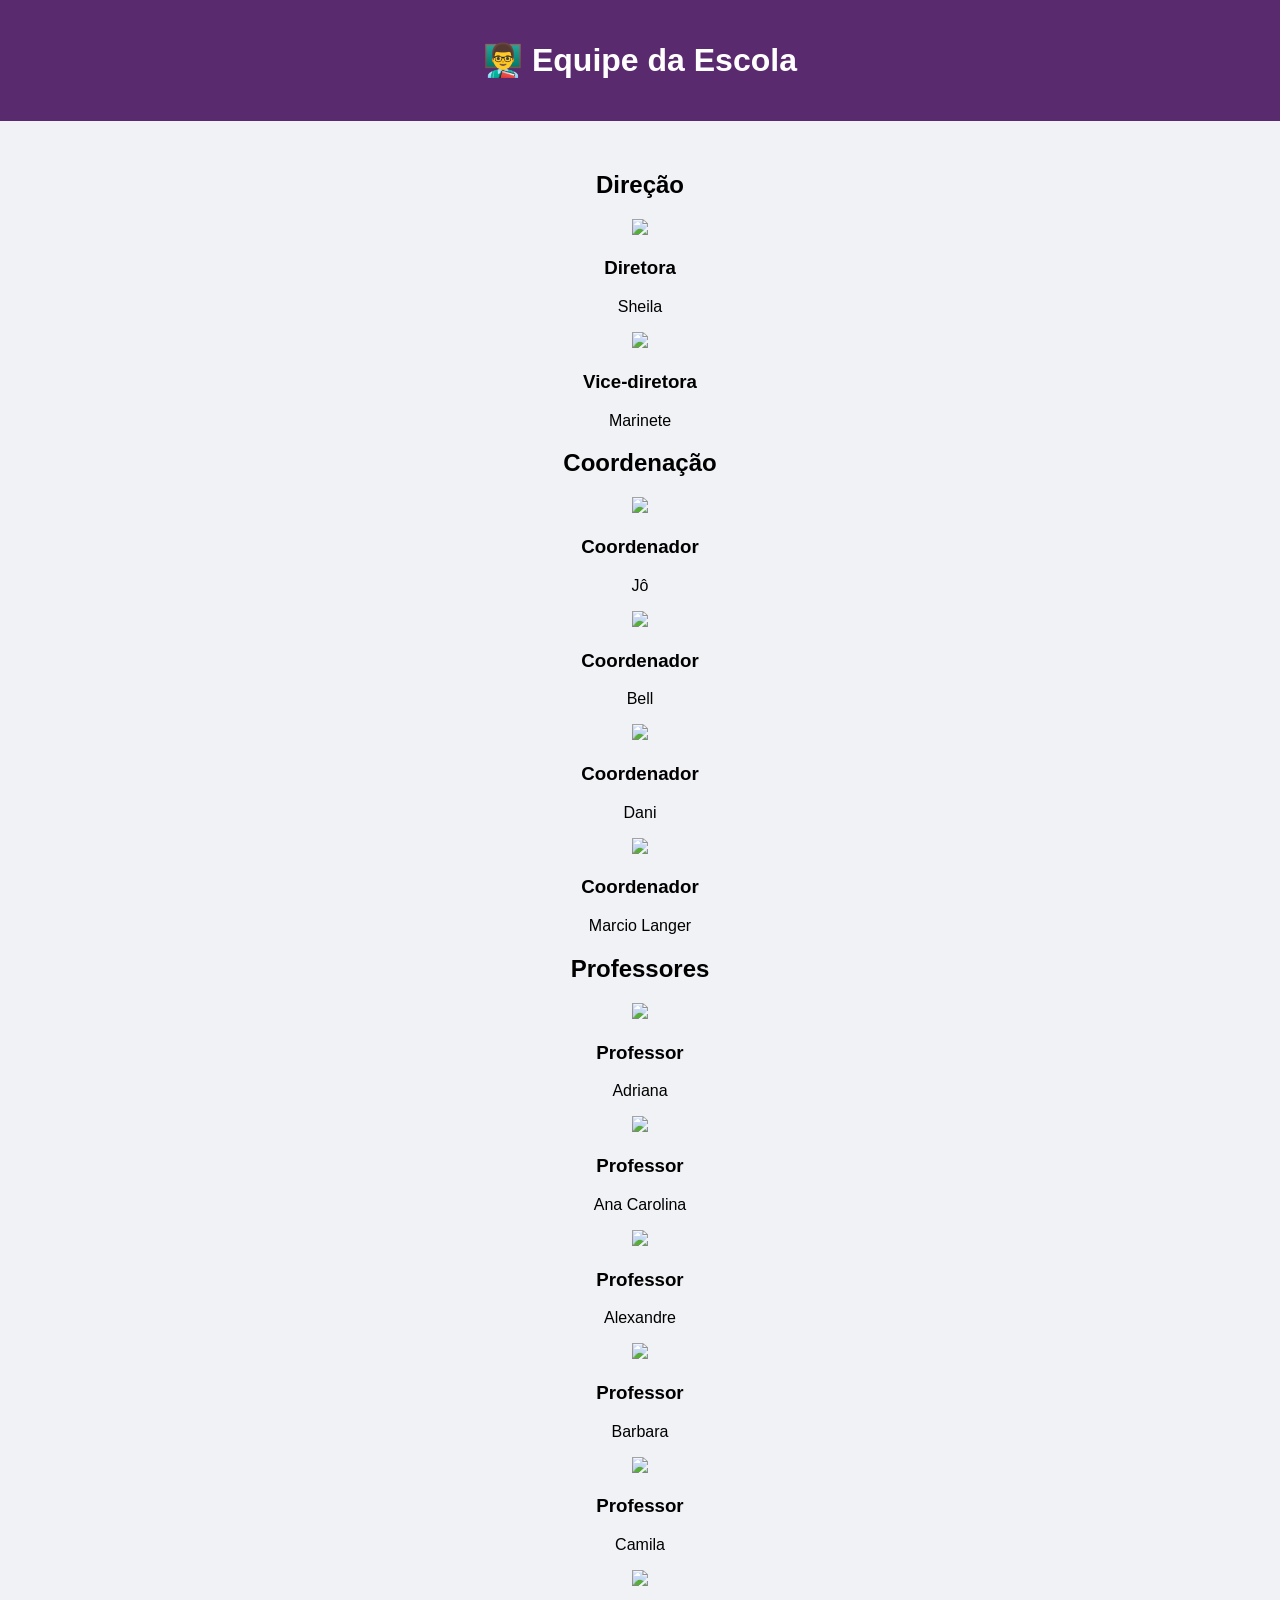
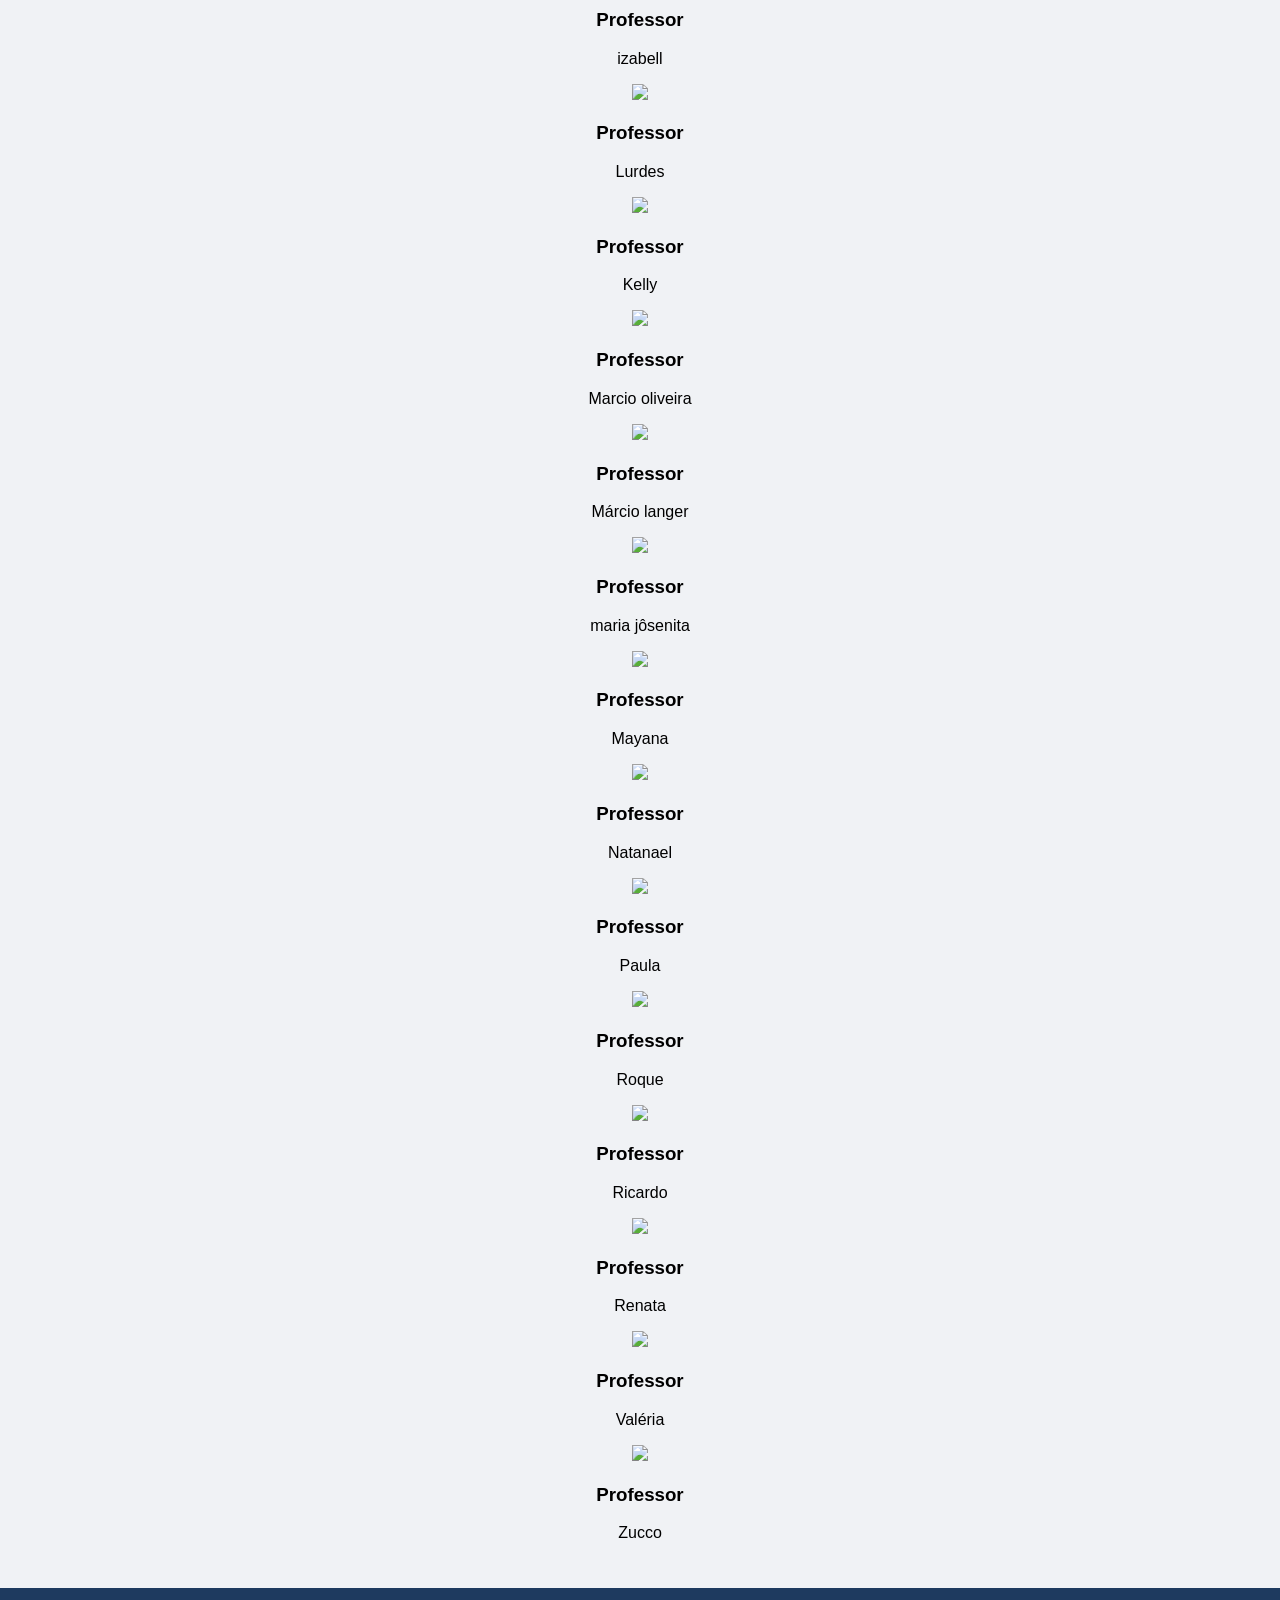
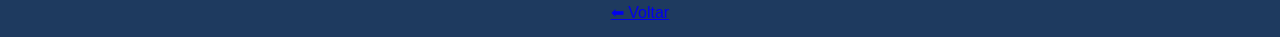
==== Equipe.html @ b44865be "first commit" ====
<!DOCTYPE html>
<html lang="pt-br">
<head>
    <meta charset="UTF-8">
    <title>Equipe da Escola</title>
    <link rel="stylesheet" href="style.css">
</head>
<body>

<header>
    <h1>👨‍🏫 Equipe da Escola</h1>
</header>

<section class="funcionarios">

    <!-- DIREÇÃO -->
    <h2>Direção</h2>
    <div class="grid">

        <div class="card">
            <img src="imagens/diretora.jpg">
            <h3>Diretora</h3>
            <p>Sheila</p>
        </div>

        <div class="card">
            <img src="imagens/vice.jpg">
            <h3>Vice-diretora</h3>
            <p>Marinete</p>
        </div>

    </div>

    <!-- COORDENAÇÃO -->
    <h2>Coordenação</h2>
   
    <div class="grid">
    <div class="card">
    <img src="imagens/coord4.jpg">
    <h3>Coordenador</h3>
    <p>Jô</p>
</div>
        <div class="card">
            <img src="imagens/coord1.jpg">
            <h3>Coordenador</h3>
            <p>Bell</p>
        </div>

        <div class="card">
            <img src="imagens/coord2.jpg">
            <h3>Coordenador</h3>
            <p>Dani</p>
        </div>

        <div class="card">
            <img src="imagens/coord3.jpg">
            <h3>Coordenador</h3>
            <p>Marcio Langer</p>
        </div>
    
    </div>

    <!-- PROFESSORES -->
    <h2>Professores</h2>
    <div class="grid">

        <!-- 16 PROFESSORES -->
                
        <div class="card"><img src="imagens/prof1.jpg"><h3>Professor</h3><p>Adriana</p></div>
        <div class="card"><img src="imagens/prof2.jpg"><h3>Professor</h3><p>Ana Carolina</p></div>
        <div class="card"><img src="imagens/prof3.jpg"><h3>Professor</h3><p>Alexandre</p></div>
        <div class="card"><img src="imagens/prof4.jpg"><h3>Professor</h3><p>Barbara</p></div>
        <div class="card"><img src="imagens/prof5.jpg"><h3>Professor</h3><p>Camila</p></div>
        <div class="card"><img src="imagens/prof6.jpg"><h3>Professor</h3><p>izabell</p></div>
        <div class="card"><img src="imagens/prof7.jpg"><h3>Professor</h3><p>Lurdes</p></div>
        <div class="card"><img src="imagens/prof8.jpg"><h3>Professor</h3><p>Kelly</p></div>
        <div class="card"><img src="imagens/prof9.jpg"><h3>Professor</h3><p>Marcio oliveira</p></div>
        <div class="card"><img src="imagens/prof10.jpg"><h3>Professor</h3><p>Márcio langer</p></div>
        <div class="card"><img src="imagens/prof11.jpg"><h3>Professor</h3><p>maria jôsenita</p></div>
        <div class="card"><img src="imagens/prof12.jpg"><h3>Professor</h3><p>Mayana</p></div>
        <div class="card"><img src="imagens/prof13.jpg"><h3>Professor</h3><p>Natanael</p></div>
         <div class="card"><img src="imagens/prof14.jpg"><h3>Professor</h3><p>Paula</p></div>
         <div class="card"><img src="imagens/prof15.jpg"><h3>Professor</h3><p>Roque</p></div>
         <div class="card"><img src="imagens/prof16.jpg"><h3>Professor</h3><p>Ricardo</p></div>
        <div class="card"><img src="imagens/prof17.jpg"><h3>Professor</h3><p>Renata</p></div>
        <div class="card"><img src="imagens/prof18.jpg"><h3>Professor</h3><p>Valéria</p></div>      
        <div class="card"><img src="imagens/prof19.jpg"><h3>Professor</h3><p>Zucco</p></div>


    </div>

</section>
    </div>

</section>

<footer>
    <a href="index.html">⬅ Voltar</a>
</footer>

</body>
</html>
---- style.css ----
body {
    font-family: Arial, sans-serif;
    margin: 0;
    background-color: #f0f2f5;
}

/* TOPO */
header {
    background: #5a2a6e;
    color: white;
    text-align: center;
    padding: 20px;
}

.logo {
    width: 100px;
}

/* SEÇÕES */
section {
    padding: 30px;
    text-align: center;
}

/* INSTAGRAM */
.insta-container {
    display: flex;
    justify-content: center;
    gap: 20px;
    flex-wrap: wrap;
}

.insta-card {
    background: white;
    padding: 15px;
    border-radius: 10px;
    width: 180px;
}

.insta-card a {
    display: block;
    margin-top: 10px;
    padding: 8px;
    background: #e1306c;
    color: white;
    text-decoration: none;
    border-radius: 5px;
}

/* FUNCIONÁRIOS */
.botao-equipe {
    display: inline-block;
    margin-top: 15px;
    padding: 12px 20px;
    background: #1e3a5f;
    color: white;
    text-decoration: none;
    border-radius: 8px;
}

/* NOTÍCIAS */
.noticias {
    display: flex;
    justify-content: center;
    gap: 20px;
    padding: 20px;
}

.noticia {
    background: #f9f9f9;
    padding: 15px;
    width: 300px; /* aumenta o tamanho */
    border-radius: 10px;
    text-align: left;
}

.img-noticia {
    width: 100%;
    border-radius: 10px;
    margin-bottom: 10px;
}

.noticia:hover {
    transform: scale(1.15);
    transition: 0.3s;
}

/* RODAPÉ */
footer {
    background: #1e3a5f;
    color: white;
    text-align: center;
    padding: 15px;
}

.galeria {
    padding: 30px;
    text-align: center;
    background: #eaf0f6;
}

.galeria-container {
    display: flex;
    flex-wrap: wrap;
    justify-content: center;
    gap: 15px;
}

.galeria-container img {
    width: 200px;
    height: 150px;
    object-fit: cover;
    border-radius: 10px;
}

.galeria-container img:hover {
    transform: scale(1.15);
    transition: 0.3s;
}

.historia {
    padding: 30px;
    background: #ffffff;
    text-align: center;
}

.historia-container {
    max-width: 800px;
    margin: auto;
    font-size: 18px;
    line-height: 1.6;
}

.interclasse {
    padding: 30px;
    background: #ffffff;
    text-align: center;
}

.destaque {
    width: 300px;
    margin: auto;
}

.destaque img {
    width: 100%;
    height: 180px;
    object-fit: cover;
    border-radius: 10px;
    margin-bottom: 10px;
}

nav {
    margin-top: 10px;
}

nav a {
    color: white;
    text-decoration: none;
    margin: 0 10px;
    font-weight: bold;
}

.botao {
    display: inline-block;
    margin-top: 10px;
    padding: 10px 15px;
    background: #5a2a6e; /* roxo uva */
    color: white;
    text-decoration: none;
    border-radius: 8px;
}
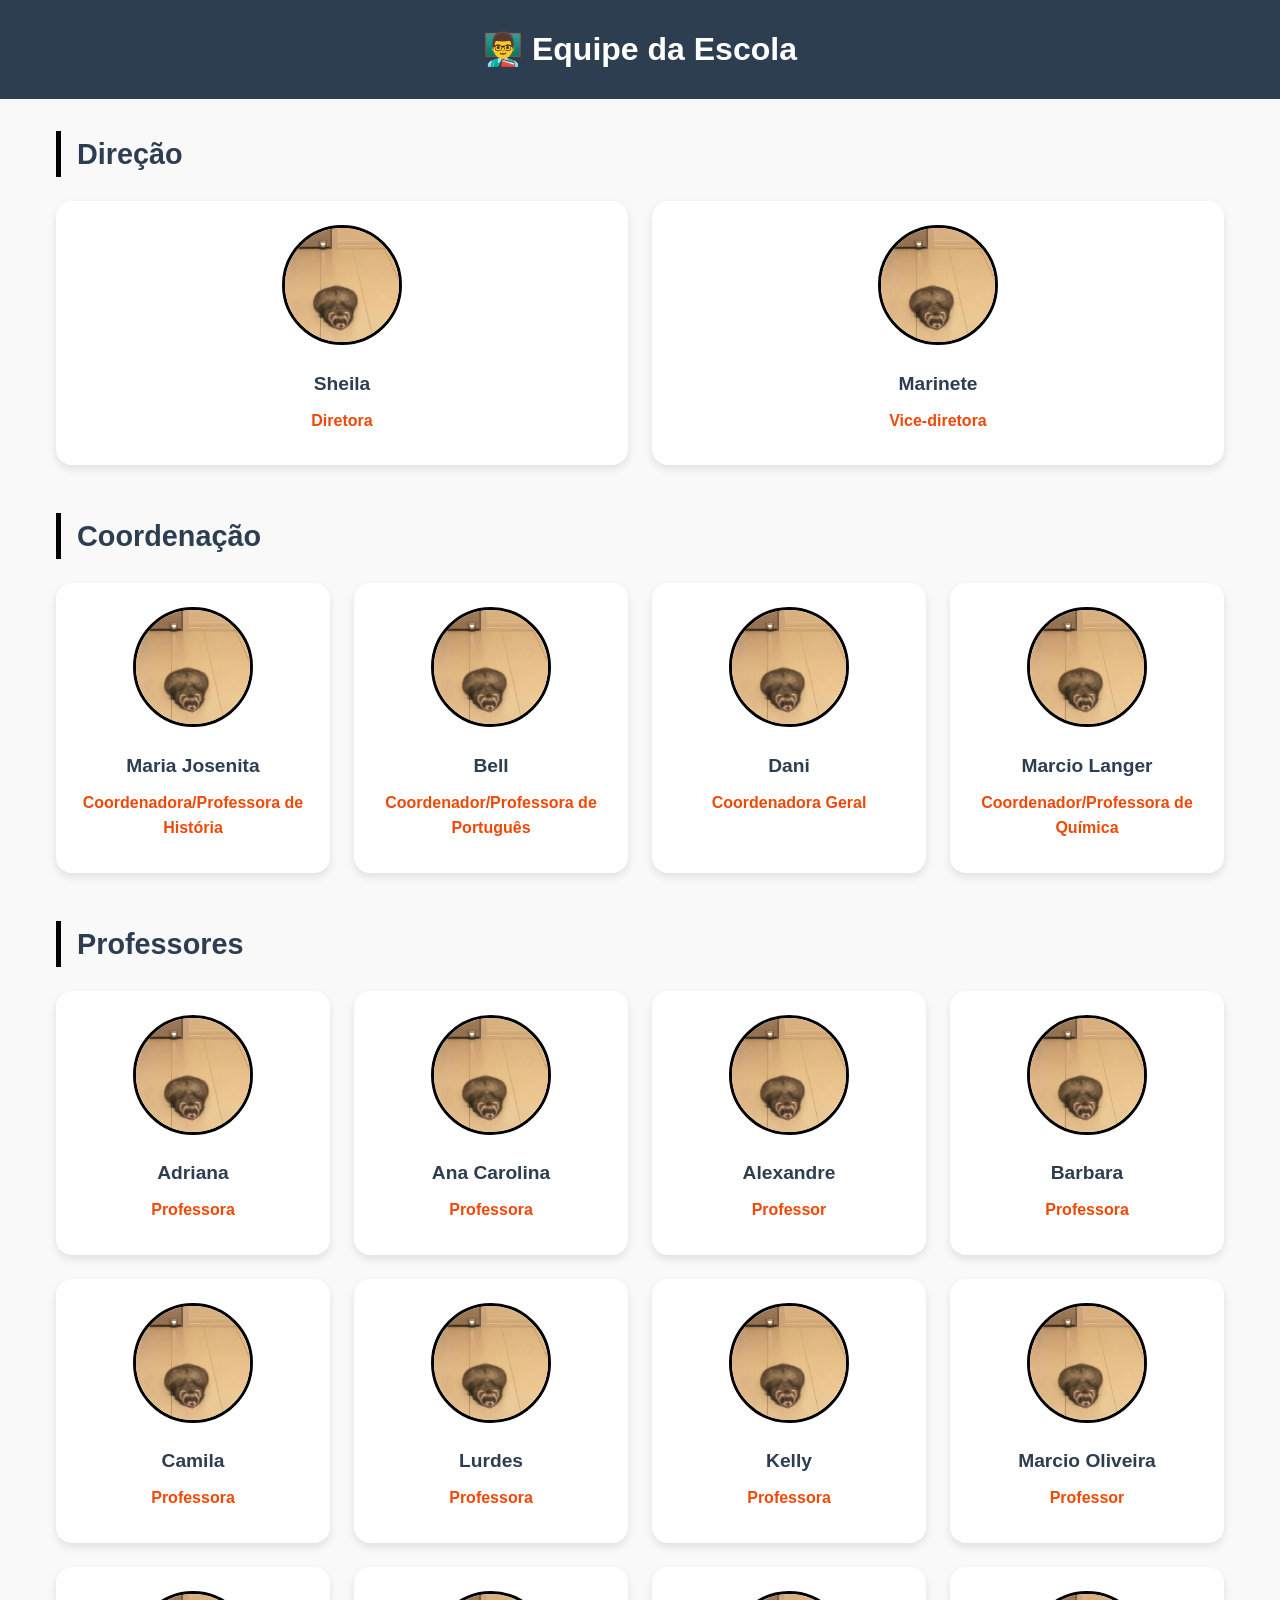
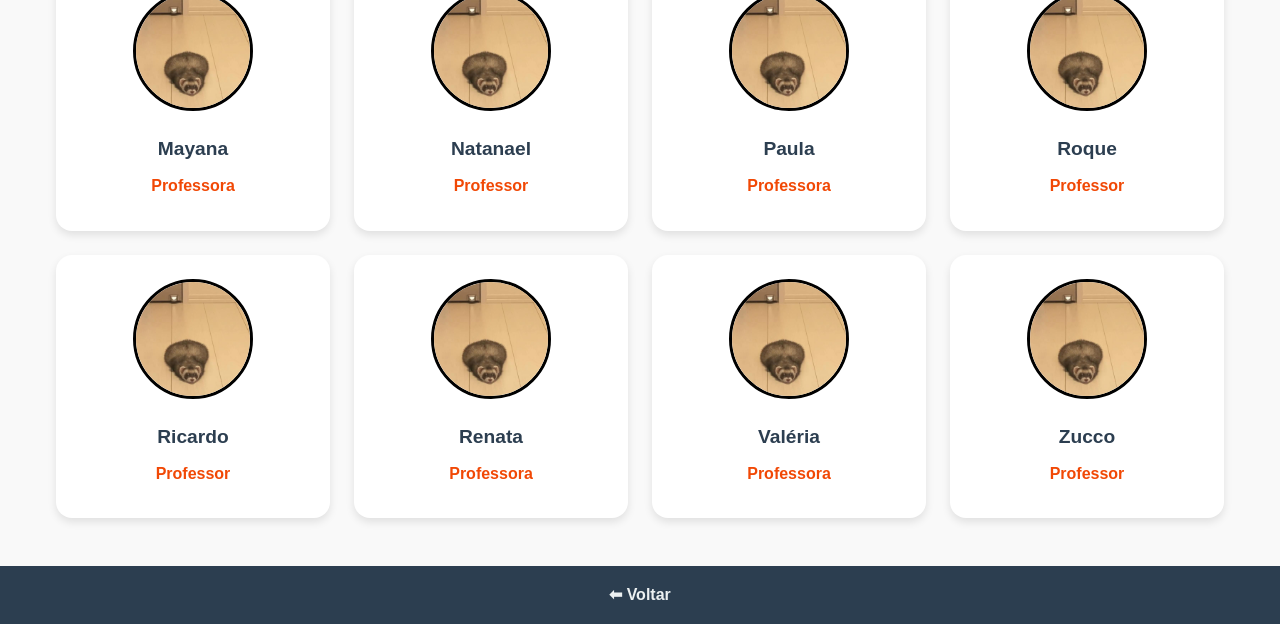
==== commit 802fa559: "tudo do equipe.html" ====
--- a/Equipe.html
+++ b/Equipe.html
@@ -2,8 +2,114 @@
 <html lang="pt-br">
 <head>
     <meta charset="UTF-8">
+    <meta name="viewport" content="width=device-width, initial-scale=1.0">
     <title>Equipe da Escola</title>
-    <link rel="stylesheet" href="style.css">
+    <style>
+        * {
+            margin: 0;
+            padding: 0;
+            box-sizing: border-box;
+        }
+
+        body {
+            font-family: Arial, sans-serif;
+            background-color: #f9f9f9;
+            color: #333;
+            line-height: 1.6;
+        }
+
+        header {
+            background-color: #2c3e50;
+            color: white;
+            text-align: center;
+            padding: 1.5rem;
+            margin-bottom: 2rem;
+        }
+
+        header h1 {
+            font-size: 2rem;
+        }
+
+        main {
+            max-width: 1200px;
+            margin: 0 auto;
+            padding: 0 1rem;
+        }
+
+        section {
+            margin-bottom: 3rem;
+        }
+
+        section h2 {
+            font-size: 1.8rem;
+            border-left: 5px solid #000000;
+            padding-left: 1rem;
+            margin-bottom: 1.5rem;
+            color: #2c3e50;
+        }
+
+        .grid {
+            display: grid;
+            grid-template-columns: repeat(auto-fit, minmax(240px, 1fr));
+            gap: 1.5rem;
+        }
+
+        .card {
+            background-color: white;
+            border-radius: 16px;
+            box-shadow: 0 4px 8px rgba(0,0,0,0.1);
+            text-align: center;
+            padding: 1.5rem;
+            transition: transform 0.2s ease;
+        }
+
+        .card:hover {
+            transform: translateY(-5px);
+        }
+
+        .card img {
+            width: 120px;
+            height: 120px;
+            object-fit: cover;
+            border-radius: 50%;
+            margin-bottom: 1rem;
+            border: 3px solid #000000;
+        }
+
+        .card h3 {
+            font-size: 1.2rem;
+            margin-bottom: 0.5rem;
+            color: #2c3e50;
+        }
+
+        .card .cargo {
+            font-weight: bold;
+            color: #f14805;
+            margin-bottom: 0.5rem;
+        }
+
+        .card p {
+            color: #666;
+        }
+
+        footer {
+            background-color: #2c3e50;
+            color: white;
+            text-align: center;
+            padding: 1rem;
+            margin-top: 2rem;
+        }
+
+        footer a {
+            color: #ecf0f1;
+            text-decoration: none;
+            font-weight: bold;
+        }
+
+        footer a:hover {
+            text-decoration: underline;
+        }
+    </style>
 </head>
 <body>
 
@@ -11,88 +117,75 @@
     <h1>👨‍🏫 Equipe da Escola</h1>
 </header>
 
-<section class="funcionarios">
-
+<main>
     <!-- DIREÇÃO -->
-    <h2>Direção</h2>
-    <div class="grid">
-
-        <div class="card">
-            <img src="imagens/diretora.jpg">
-            <h3>Diretora</h3>
-            <p>Sheila</p>
+    <section>
+        <h2>Direção</h2>
+        <div class="grid">
+            <div class="card">
+                <img src="image/furãoteste.jpg" alt="Foto da Diretora Sheila">
+                <h3>Sheila</h3>
+                <div class="cargo">Diretora</div>
+            </div>
+            <div class="card">
+                <img src="image/furãoteste.jpg" alt="Foto da Vice-diretora Marinete">
+                <h3>Marinete</h3>
+                <div class="cargo">Vice-diretora</div>
+            </div>
         </div>
-
-        <div class="card">
-            <img src="imagens/vice.jpg">
-            <h3>Vice-diretora</h3>
-            <p>Marinete</p>
-        </div>
-
-    </div>
+    </section>
 
     <!-- COORDENAÇÃO -->
-    <h2>Coordenação</h2>
-   
-    <div class="grid">
-    <div class="card">
-    <img src="imagens/coord4.jpg">
-    <h3>Coordenador</h3>
-    <p>Jô</p>
-</div>
-        <div class="card">
-            <img src="imagens/coord1.jpg">
-            <h3>Coordenador</h3>
-            <p>Bell</p>
+    <section>
+        <h2>Coordenação</h2>
+        <div class="grid">
+            <div class="card">
+                <img src="image/furãoteste.jpg" alt="Foto da Coordenadora Maria Josenita">
+                <h3>Maria Josenita</h3>
+                <div class="cargo">Coordenadora/Professora de História</div>
+            </div>
+            <div class="card">
+                <img src="image/furãoteste.jpg" alt="Foto do Coordenador Bell">
+                <h3>Bell</h3>
+                <div class="cargo">Coordenador/Professora de Português</div>
+            </div>
+            <div class="card">
+                <img src="image/furãoteste.jpg" alt="Foto da Coordenadora Dani">
+                <h3>Dani</h3>
+                <div class="cargo">Coordenadora Geral</div>
+            </div>
+            <div class="card">
+                <img src="image/furãoteste.jpg" alt="Foto do Coordenador Marcio Langer">
+                <h3>Marcio Langer</h3>
+                <div class="cargo">Coordenador/Professora de Química</div>
+            </div>
         </div>
-
-        <div class="card">
-            <img src="imagens/coord2.jpg">
-            <h3>Coordenador</h3>
-            <p>Dani</p>
-        </div>
-
-        <div class="card">
-            <img src="imagens/coord3.jpg">
-            <h3>Coordenador</h3>
-            <p>Marcio Langer</p>
-        </div>
-    
-    </div>
+    </section>
 
     <!-- PROFESSORES -->
-    <h2>Professores</h2>
-    <div class="grid">
-
-        <!-- 16 PROFESSORES -->
-                
-        <div class="card"><img src="imagens/prof1.jpg"><h3>Professor</h3><p>Adriana</p></div>
-        <div class="card"><img src="imagens/prof2.jpg"><h3>Professor</h3><p>Ana Carolina</p></div>
-        <div class="card"><img src="imagens/prof3.jpg"><h3>Professor</h3><p>Alexandre</p></div>
-        <div class="card"><img src="imagens/prof4.jpg"><h3>Professor</h3><p>Barbara</p></div>
-        <div class="card"><img src="imagens/prof5.jpg"><h3>Professor</h3><p>Camila</p></div>
-        <div class="card"><img src="imagens/prof6.jpg"><h3>Professor</h3><p>izabell</p></div>
-        <div class="card"><img src="imagens/prof7.jpg"><h3>Professor</h3><p>Lurdes</p></div>
-        <div class="card"><img src="imagens/prof8.jpg"><h3>Professor</h3><p>Kelly</p></div>
-        <div class="card"><img src="imagens/prof9.jpg"><h3>Professor</h3><p>Marcio oliveira</p></div>
-        <div class="card"><img src="imagens/prof10.jpg"><h3>Professor</h3><p>Márcio langer</p></div>
-        <div class="card"><img src="imagens/prof11.jpg"><h3>Professor</h3><p>maria jôsenita</p></div>
-        <div class="card"><img src="imagens/prof12.jpg"><h3>Professor</h3><p>Mayana</p></div>
-        <div class="card"><img src="imagens/prof13.jpg"><h3>Professor</h3><p>Natanael</p></div>
-         <div class="card"><img src="imagens/prof14.jpg"><h3>Professor</h3><p>Paula</p></div>
-         <div class="card"><img src="imagens/prof15.jpg"><h3>Professor</h3><p>Roque</p></div>
-         <div class="card"><img src="imagens/prof16.jpg"><h3>Professor</h3><p>Ricardo</p></div>
-        <div class="card"><img src="imagens/prof17.jpg"><h3>Professor</h3><p>Renata</p></div>
-        <div class="card"><img src="imagens/prof18.jpg"><h3>Professor</h3><p>Valéria</p></div>      
-        <div class="card"><img src="imagens/prof19.jpg"><h3>Professor</h3><p>Zucco</p></div>
-
-
-    </div>
-
-</section>
-    </div>
-
-</section>
+    <section>
+        <h2>Professores</h2>
+        <div class="grid">
+            <!-- PROFESSORES -->
+            <div class="card"><img src="image/furãoteste.jpg" alt="Foto da Professora Adriana"><h3>Adriana</h3><div class="cargo">Professora</div></div>
+            <div class="card"><img src="image/furãoteste.jpg" alt="Foto da Professora Ana Carolina"><h3>Ana Carolina</h3><div class="cargo">Professora</div></div>
+            <div class="card"><img src="image/furãoteste.jpg" alt="Foto do Professor Alexandre"><h3>Alexandre</h3><div class="cargo">Professor</div></div>
+            <div class="card"><img src="image/furãoteste.jpg" alt="Foto da Professora Barbara"><h3>Barbara</h3><div class="cargo">Professora</div></div>
+            <div class="card"><img src="image/furãoteste.jpg" alt="Foto da Professora Camila"><h3>Camila</h3><div class="cargo">Professora</div></div>
+            <div class="card"><img src="image/furãoteste.jpg" alt="Foto da Professora Lurdes"><h3>Lurdes</h3><div class="cargo">Professora</div></div>
+            <div class="card"><img src="image/furãoteste.jpg" alt="Foto da Professora Kelly"><h3>Kelly</h3><div class="cargo">Professora</div></div>
+            <div class="card"><img src="image/furãoteste.jpg" alt="Foto do Professor Marcio Oliveira"><h3>Marcio Oliveira</h3><div class="cargo">Professor</div></div>
+            <div class="card"><img src="image/furãoteste.jpg" alt="Foto da Professora Mayana"><h3>Mayana</h3><div class="cargo">Professora</div></div>
+            <div class="card"><img src="image/furãoteste.jpg" alt="Foto do Professor Natanael"><h3>Natanael</h3><div class="cargo">Professor</div></div>
+            <div class="card"><img src="image/furãoteste.jpg" alt="Foto da Professora Paula"><h3>Paula</h3><div class="cargo">Professora</div></div>
+            <div class="card"><img src="image/furãoteste.jpg" alt="Foto do Professor Roque"><h3>Roque</h3><div class="cargo">Professor</div></div>
+            <div class="card"><img src="image/furãoteste.jpg" alt="Foto do Professor Ricardo"><h3>Ricardo</h3><div class="cargo">Professor</div></div>
+            <div class="card"><img src="image/furãoteste.jpg" alt="Foto da Professora Renata"><h3>Renata</h3><div class="cargo">Professora</div></div>
+            <div class="card"><img src="image/furãoteste.jpg" alt="Foto da Professora Valéria"><h3>Valéria</h3><div class="cargo">Professora</div></div>
+            <div class="card"><img src="image/furãoteste.jpg" alt="Foto do Professor Zucco"><h3>Zucco</h3><div class="cargo">Professor</div></div>
+        </div>
+    </section>
+</main>
 
 <footer>
     <a href="index.html">⬅ Voltar</a>
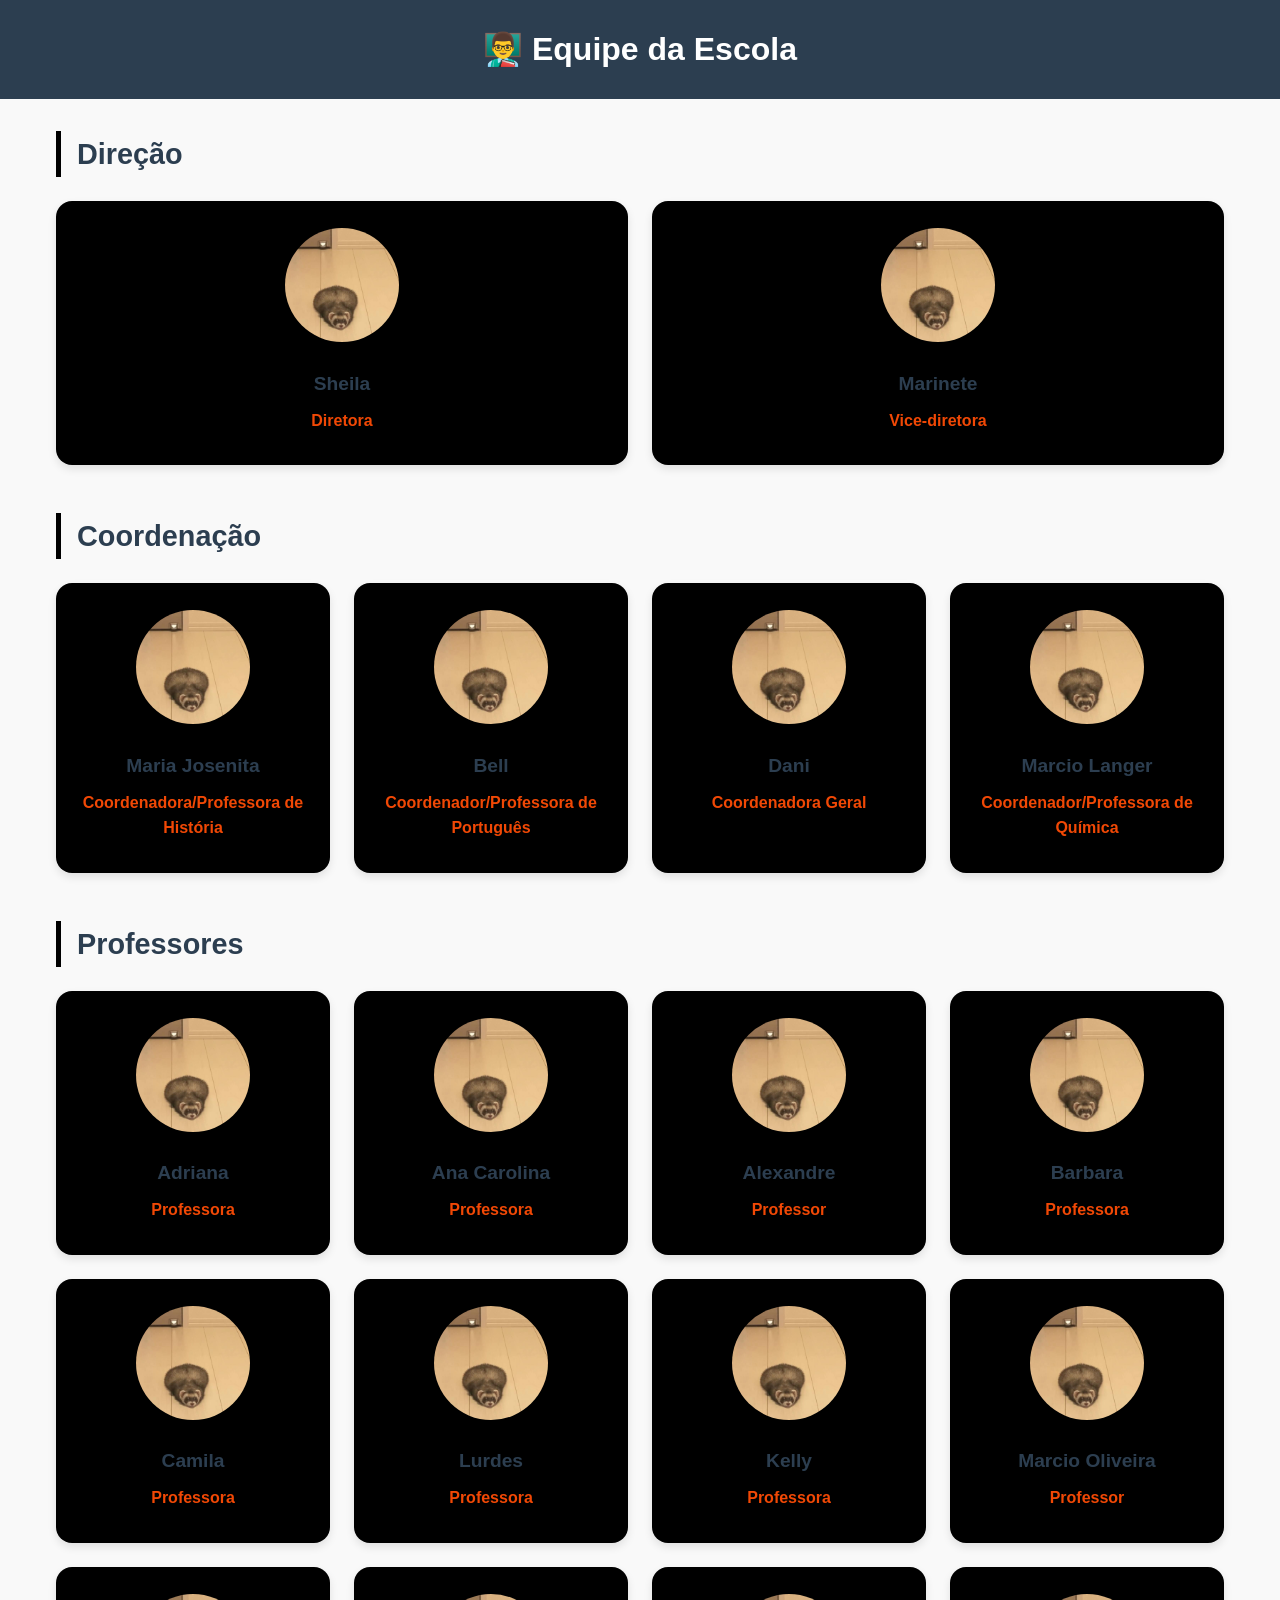
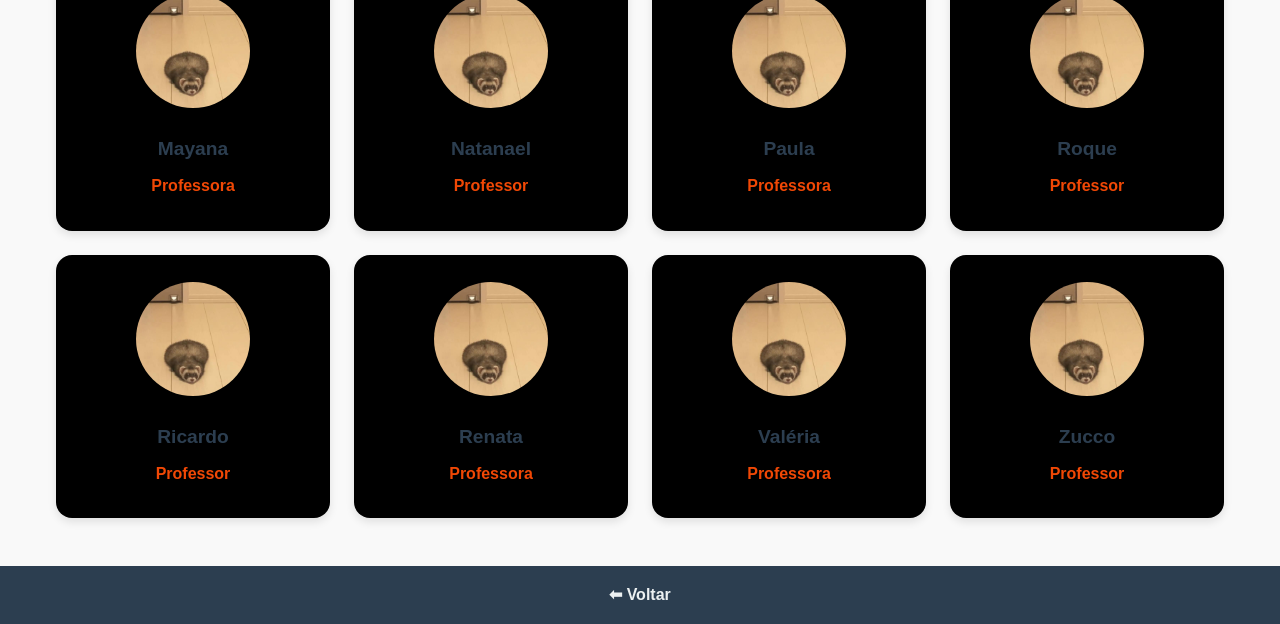
==== commit 307bcb33: "Change card background color from white to blackbackgroud" ====
--- a/Equipe.html
+++ b/Equipe.html
@@ -55,7 +55,7 @@
         }
 
         .card {
-            background-color: white;
+            background-color: black;
             border-radius: 16px;
             box-shadow: 0 4px 8px rgba(0,0,0,0.1);
             text-align: center;
@@ -94,7 +94,7 @@
 
         footer {
             background-color: #2c3e50;
-            color: white;
+            color: black;
             text-align: center;
             padding: 1rem;
             margin-top: 2rem;
@@ -192,4 +192,4 @@
 </footer>
 
 </body>
-</html>+</html>
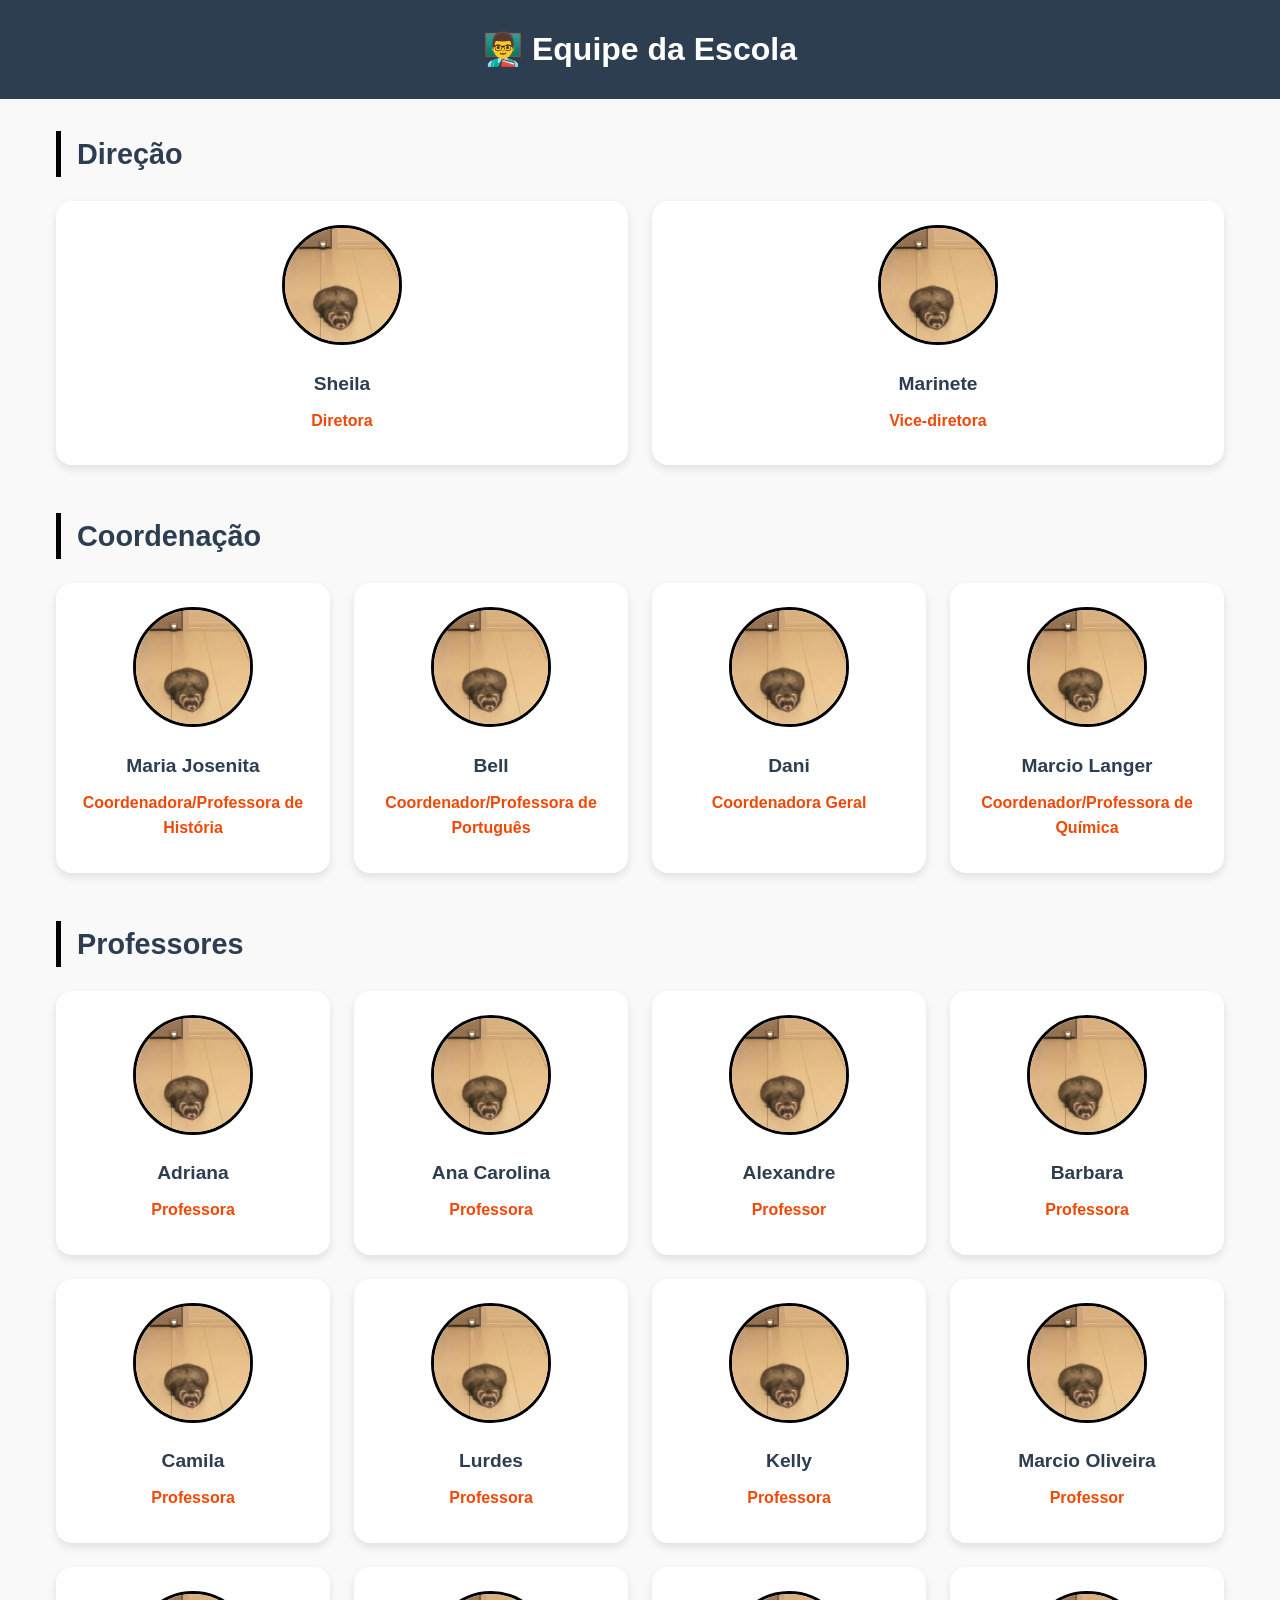
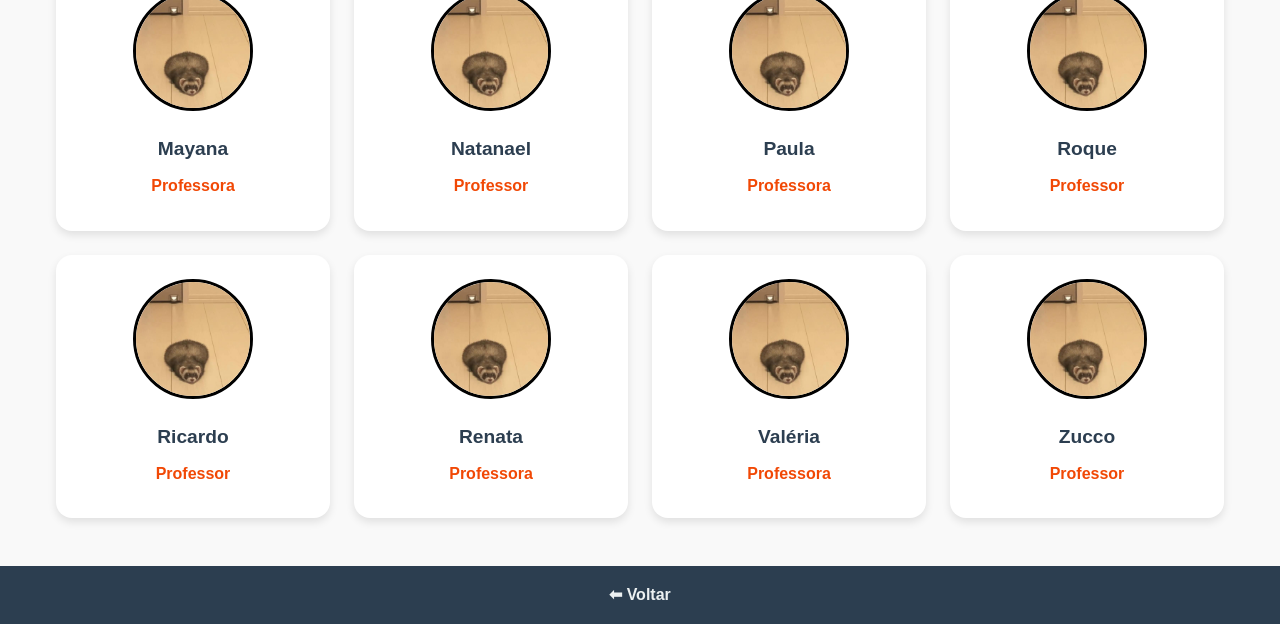
==== commit e25ec457: "Change background and text colors in Equipe.html" ====
--- a/Equipe.html
+++ b/Equipe.html
@@ -55,7 +55,7 @@
         }
 
         .card {
-            background-color: black;
+            background-color: white;
             border-radius: 16px;
             box-shadow: 0 4px 8px rgba(0,0,0,0.1);
             text-align: center;
@@ -94,7 +94,7 @@
 
         footer {
             background-color: #2c3e50;
-            color: black;
+            color: white;
             text-align: center;
             padding: 1rem;
             margin-top: 2rem;
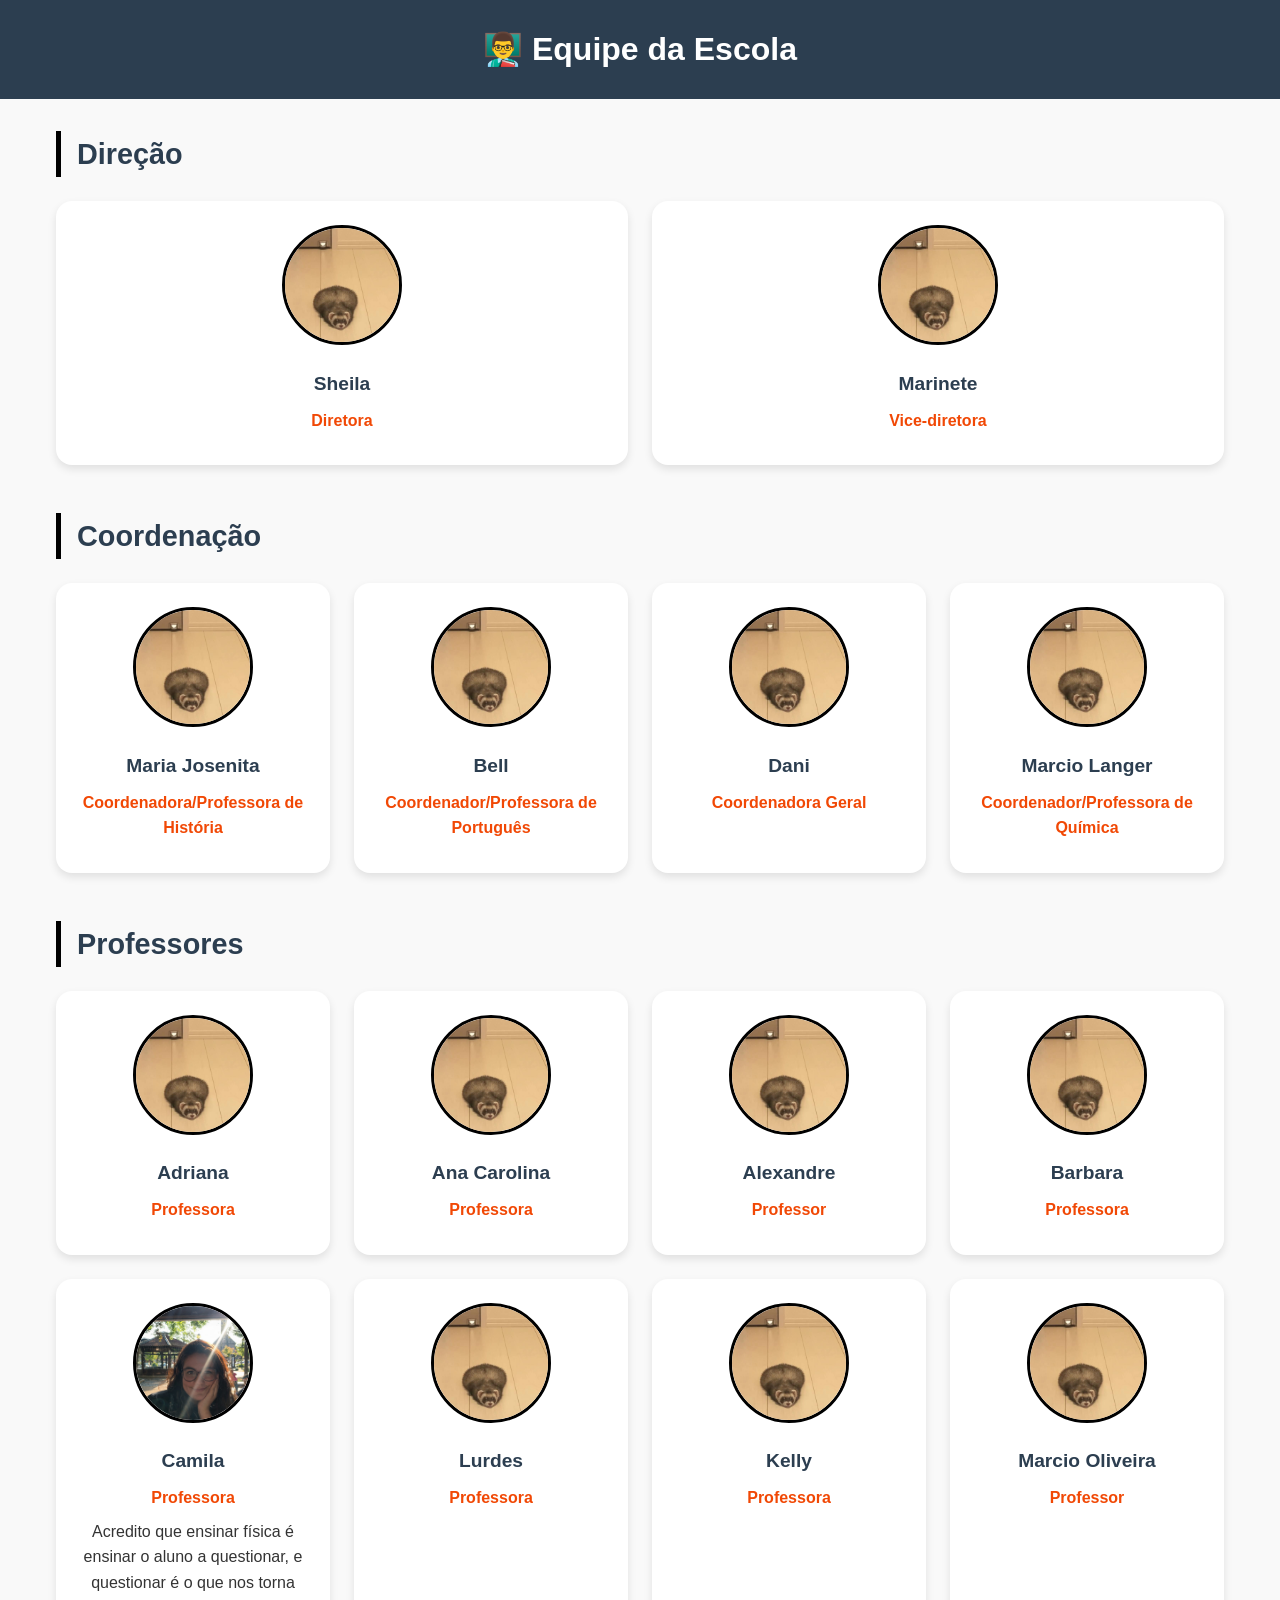
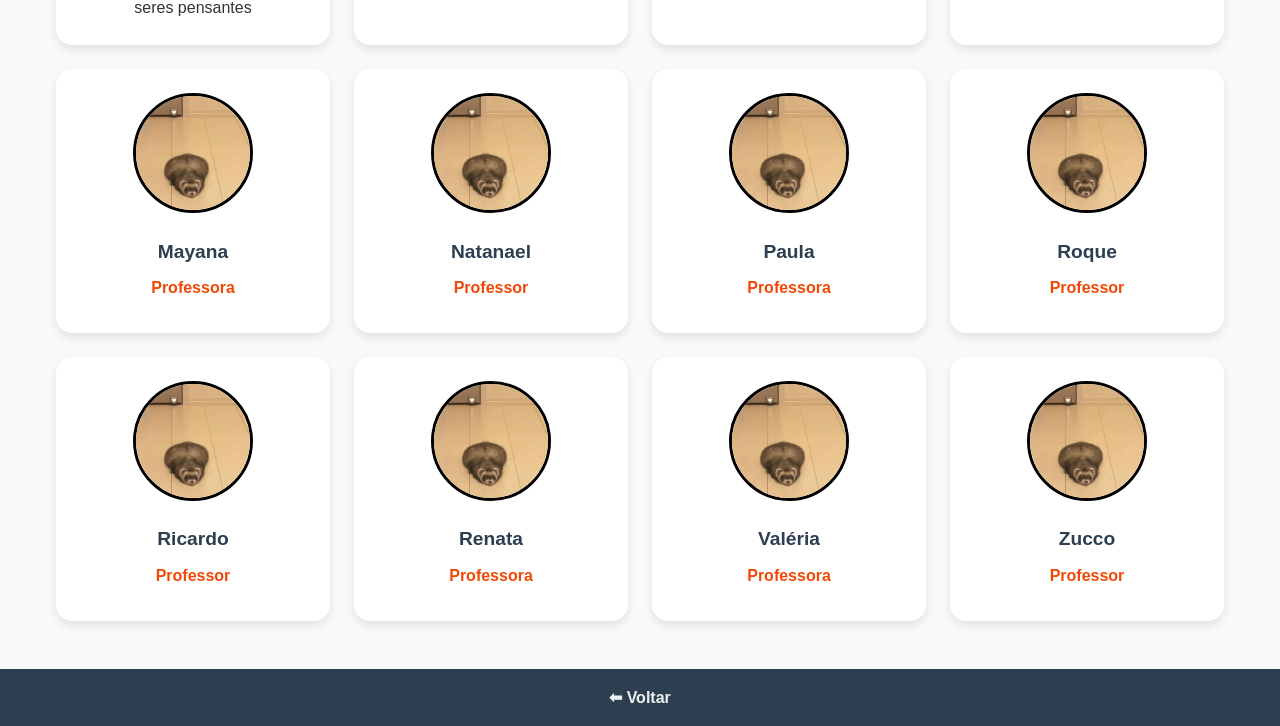
==== commit 06b7cb0f: "Update Equipe.html" ====
--- a/Equipe.html
+++ b/Equipe.html
@@ -171,7 +171,9 @@
             <div class="card"><img src="image/furãoteste.jpg" alt="Foto da Professora Ana Carolina"><h3>Ana Carolina</h3><div class="cargo">Professora</div></div>
             <div class="card"><img src="image/furãoteste.jpg" alt="Foto do Professor Alexandre"><h3>Alexandre</h3><div class="cargo">Professor</div></div>
             <div class="card"><img src="image/furãoteste.jpg" alt="Foto da Professora Barbara"><h3>Barbara</h3><div class="cargo">Professora</div></div>
-            <div class="card"><img src="image/furãoteste.jpg" alt="Foto da Professora Camila"><h3>Camila</h3><div class="cargo">Professora</div></div>
+            <div class="card"><img src="image/Camila.jpeg" alt="Foto da Professora Camila"><h3>Camila</h3><div class="cargo">Professora</div>
+                Acredito que ensinar física é ensinar o aluno a questionar, e questionar é o que nos torna seres pensantes
+            </div>
             <div class="card"><img src="image/furãoteste.jpg" alt="Foto da Professora Lurdes"><h3>Lurdes</h3><div class="cargo">Professora</div></div>
             <div class="card"><img src="image/furãoteste.jpg" alt="Foto da Professora Kelly"><h3>Kelly</h3><div class="cargo">Professora</div></div>
             <div class="card"><img src="image/furãoteste.jpg" alt="Foto do Professor Marcio Oliveira"><h3>Marcio Oliveira</h3><div class="cargo">Professor</div></div>
